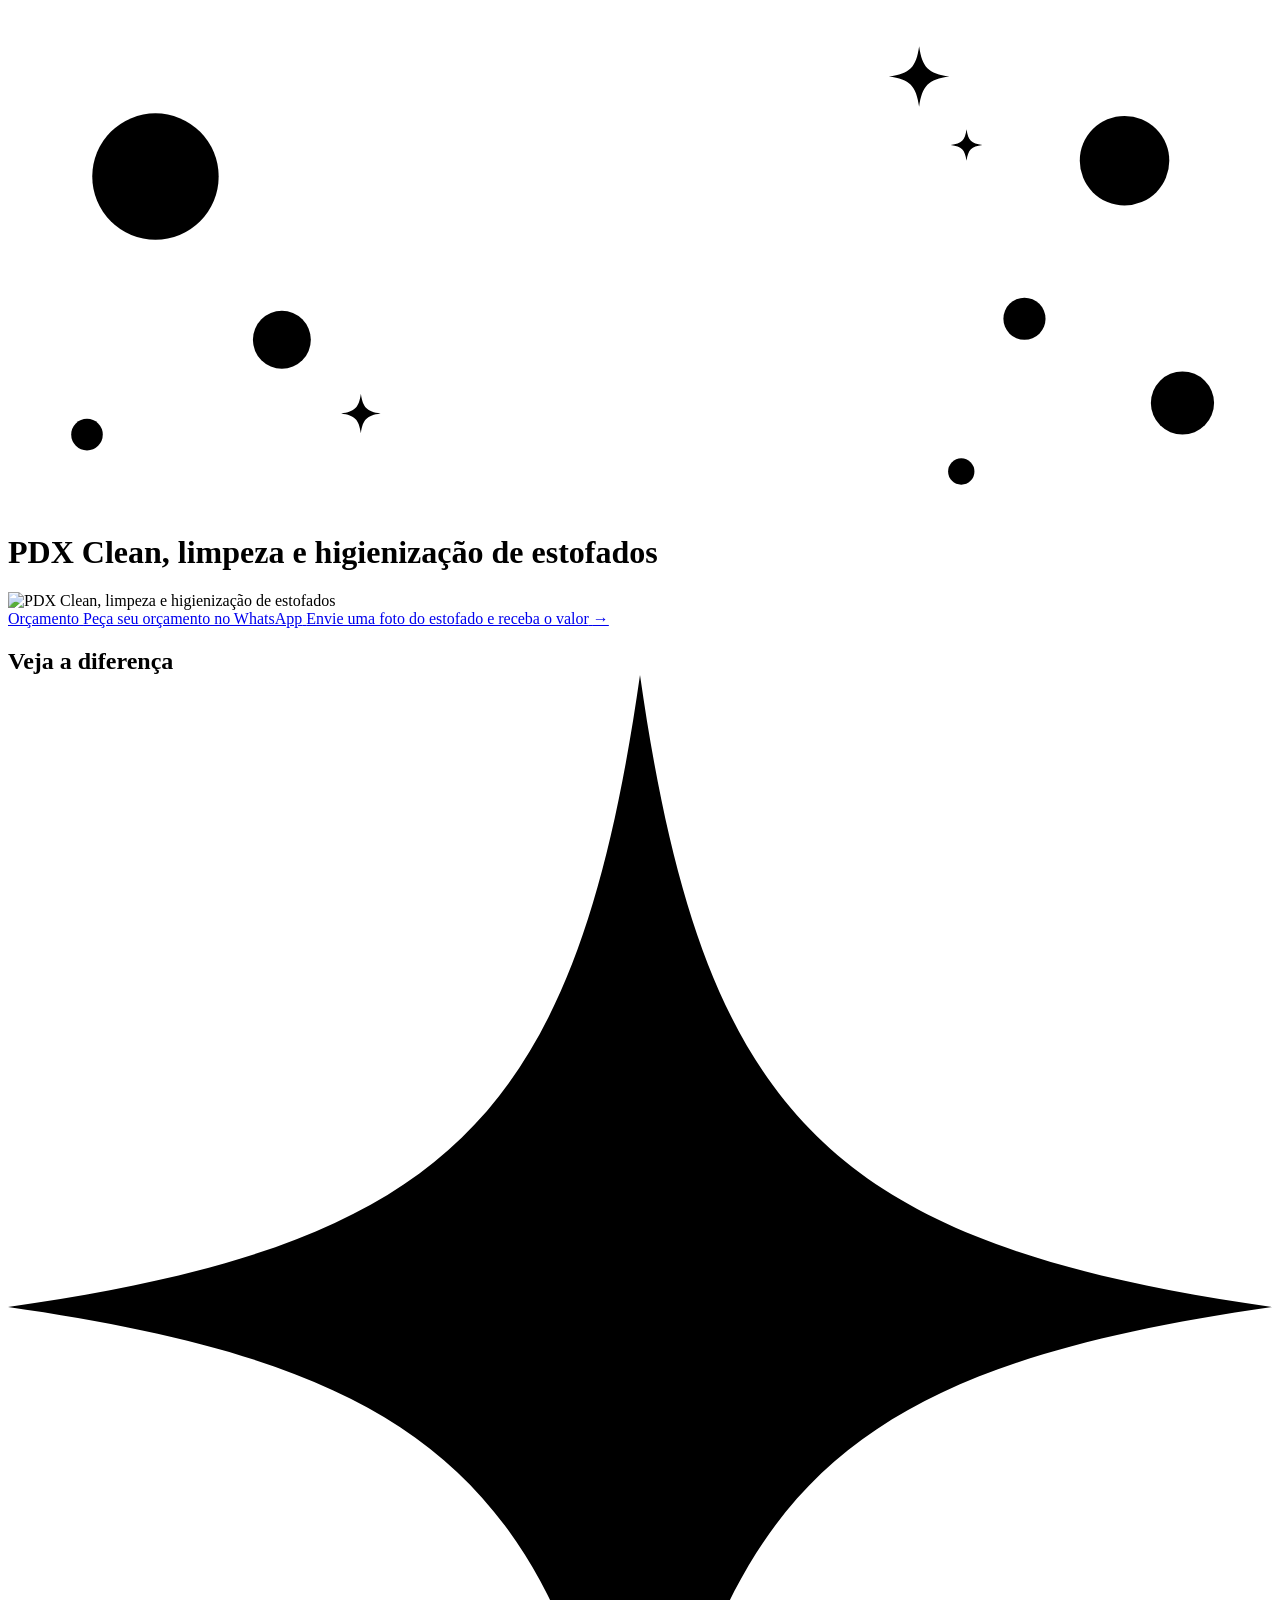
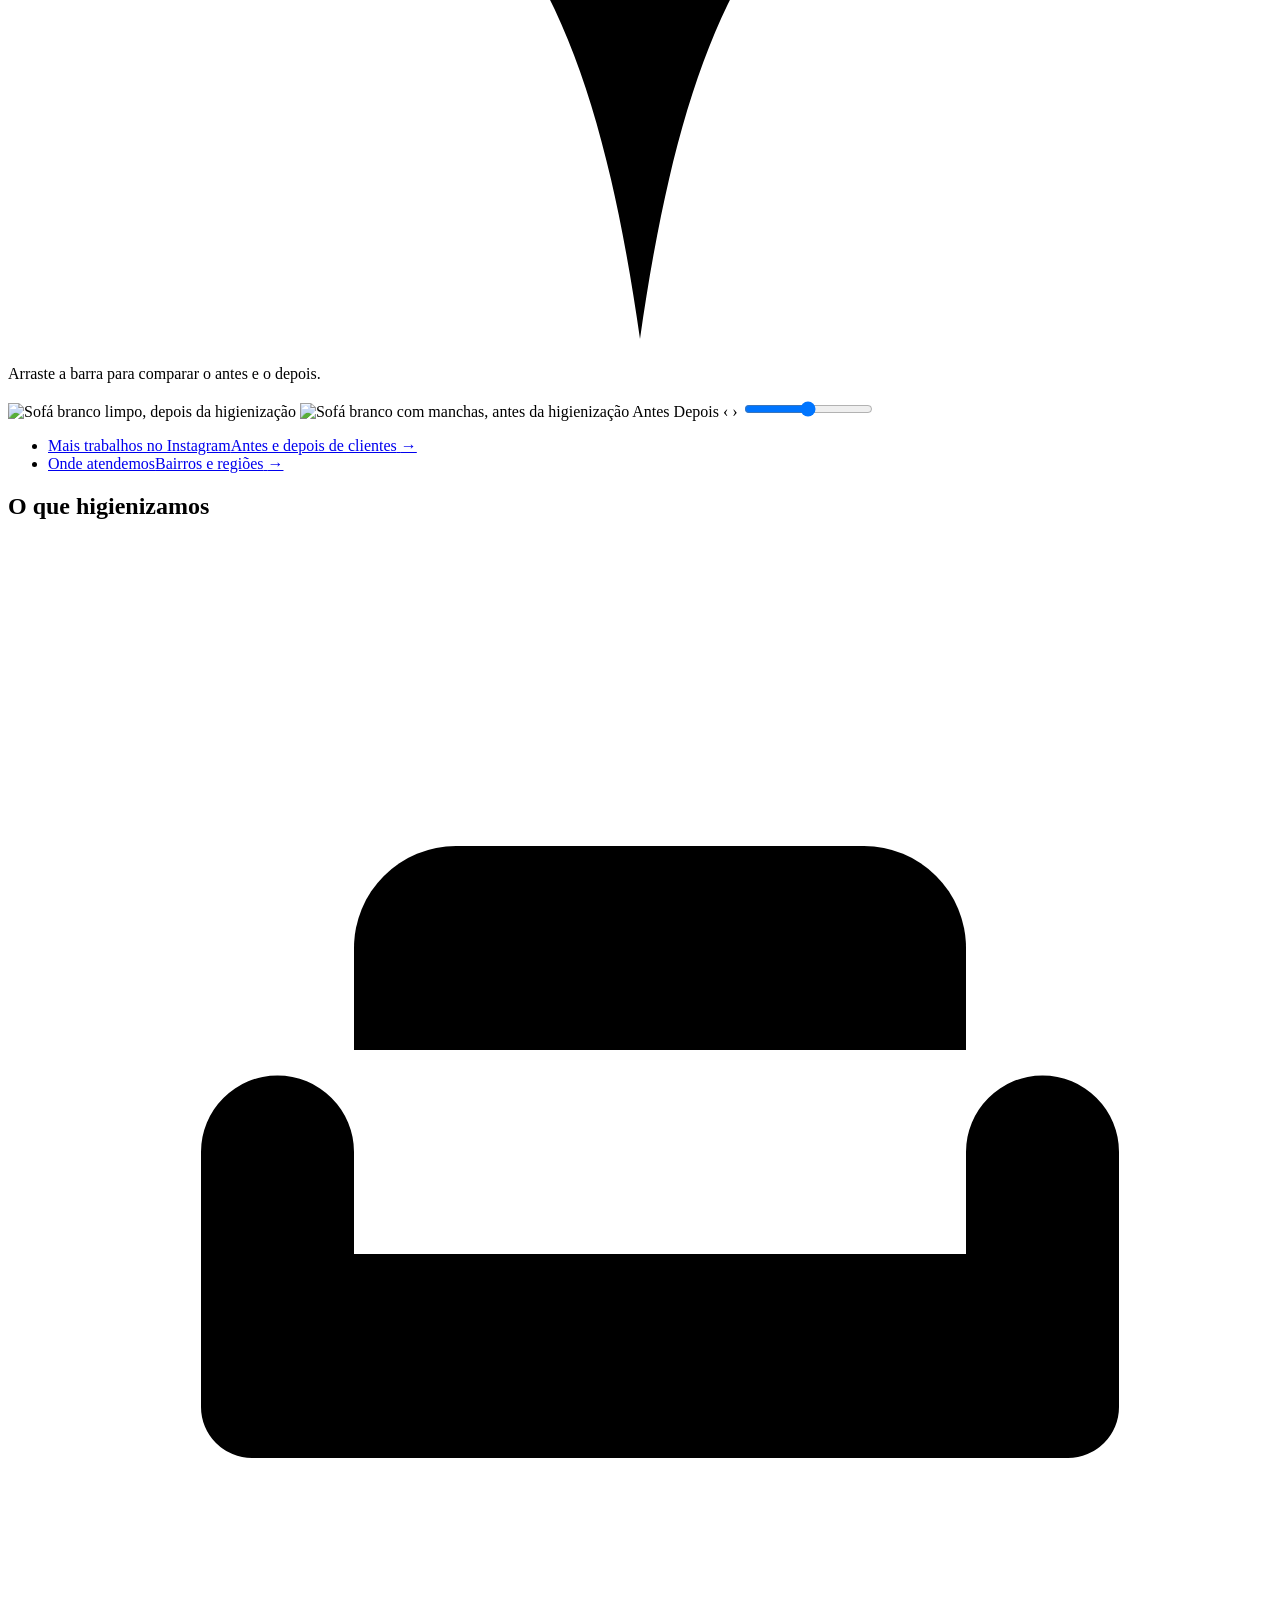
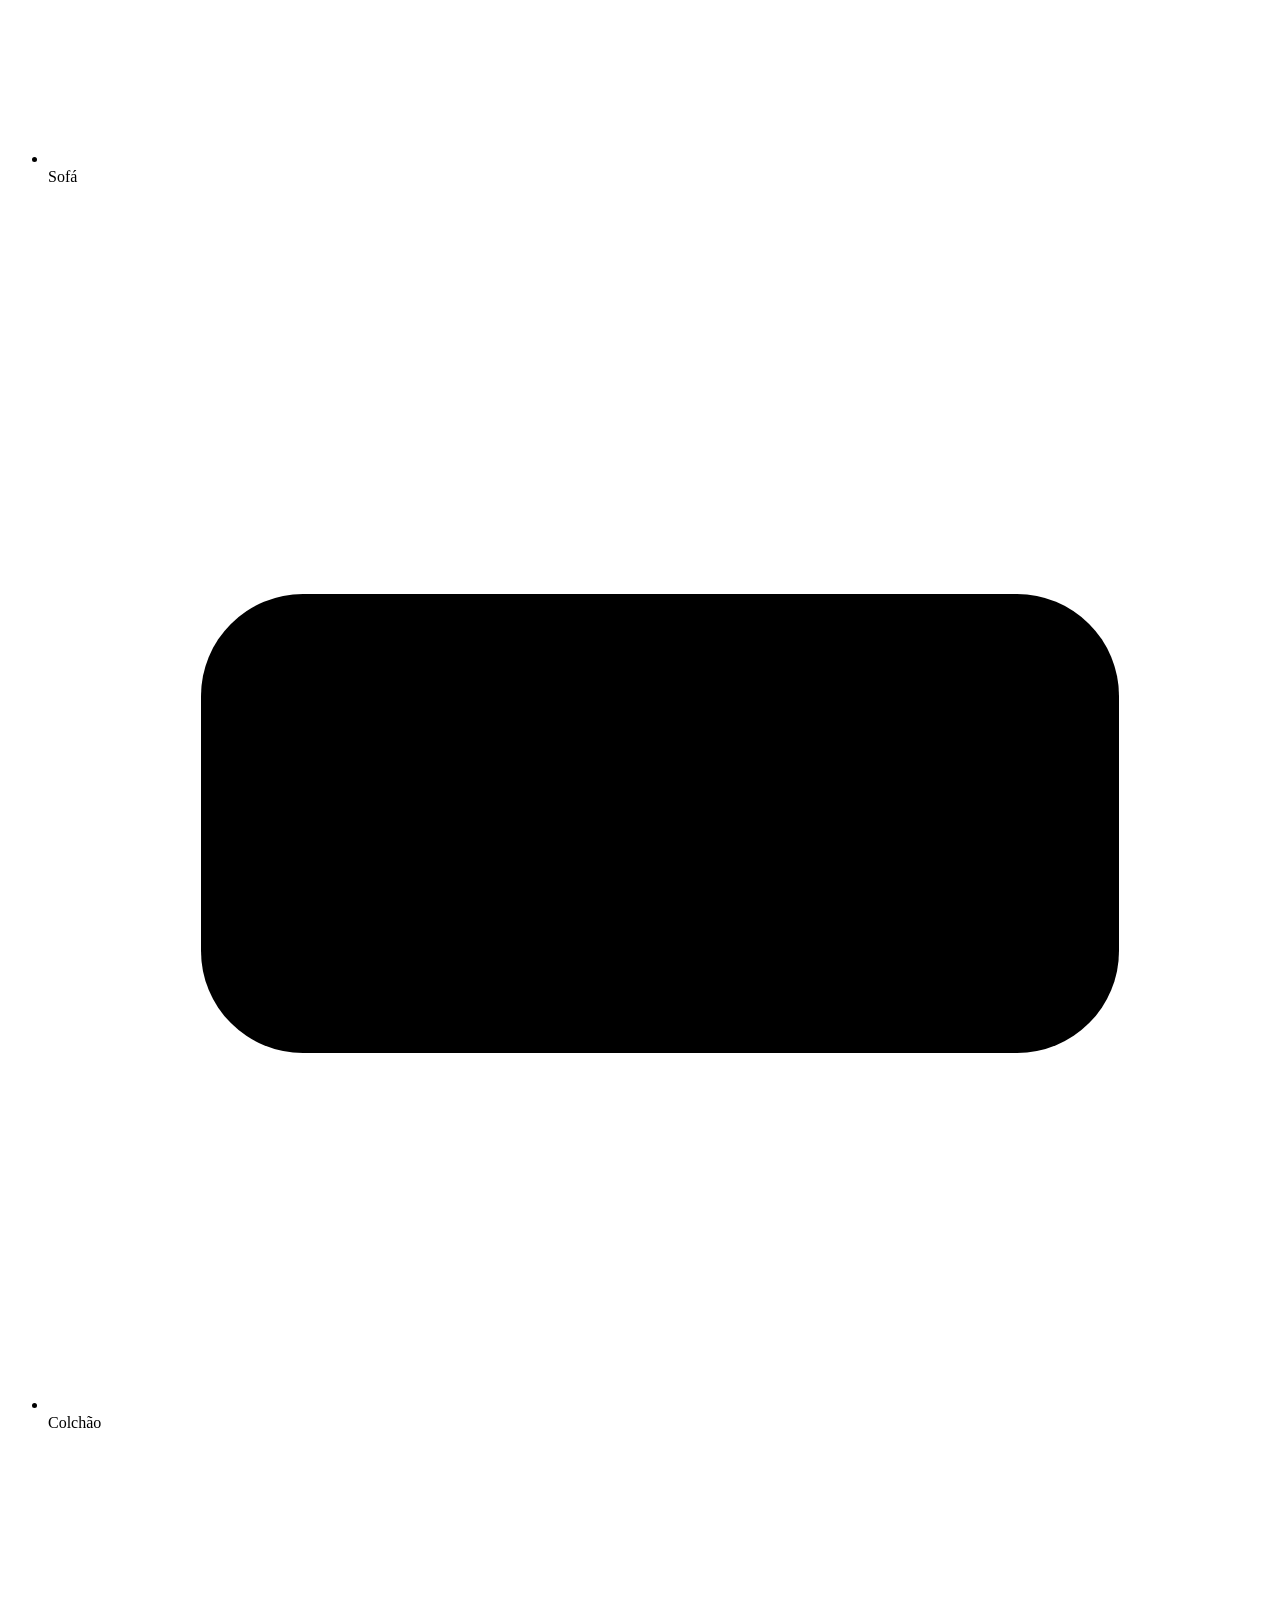
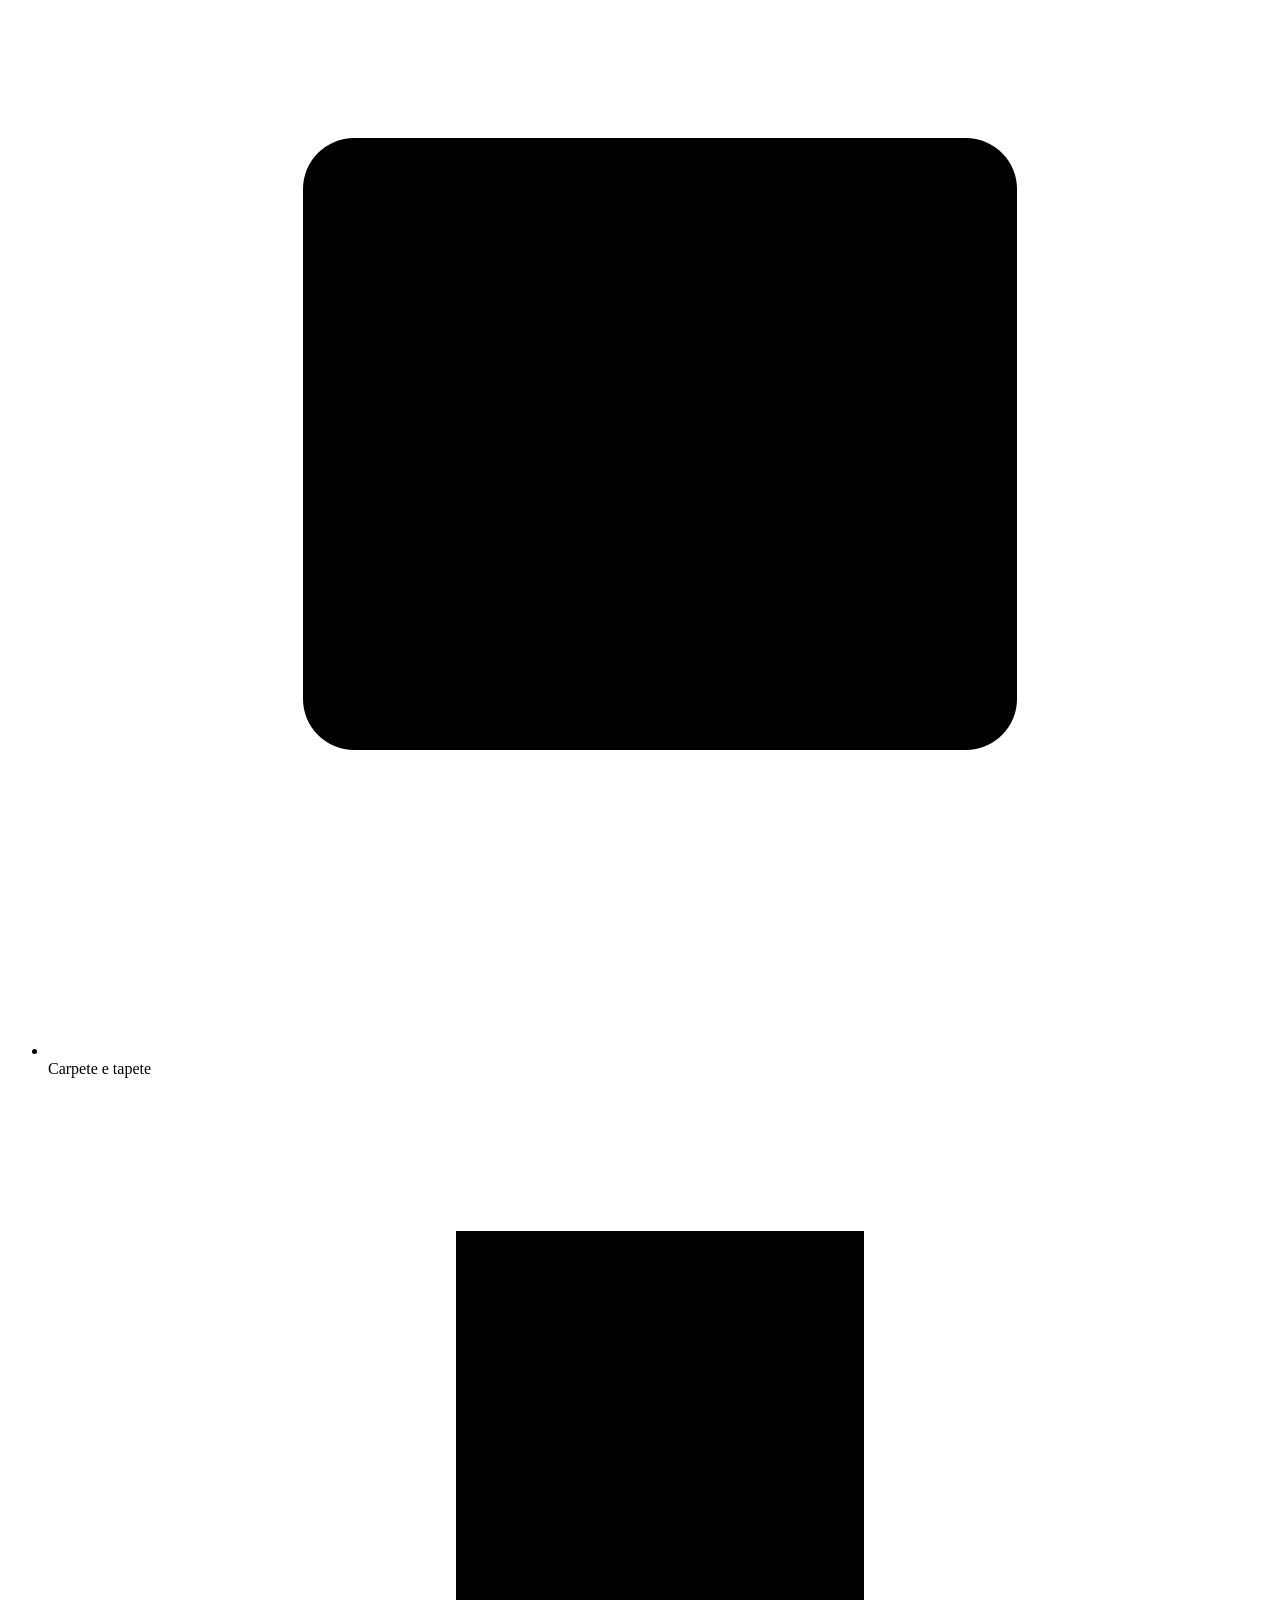
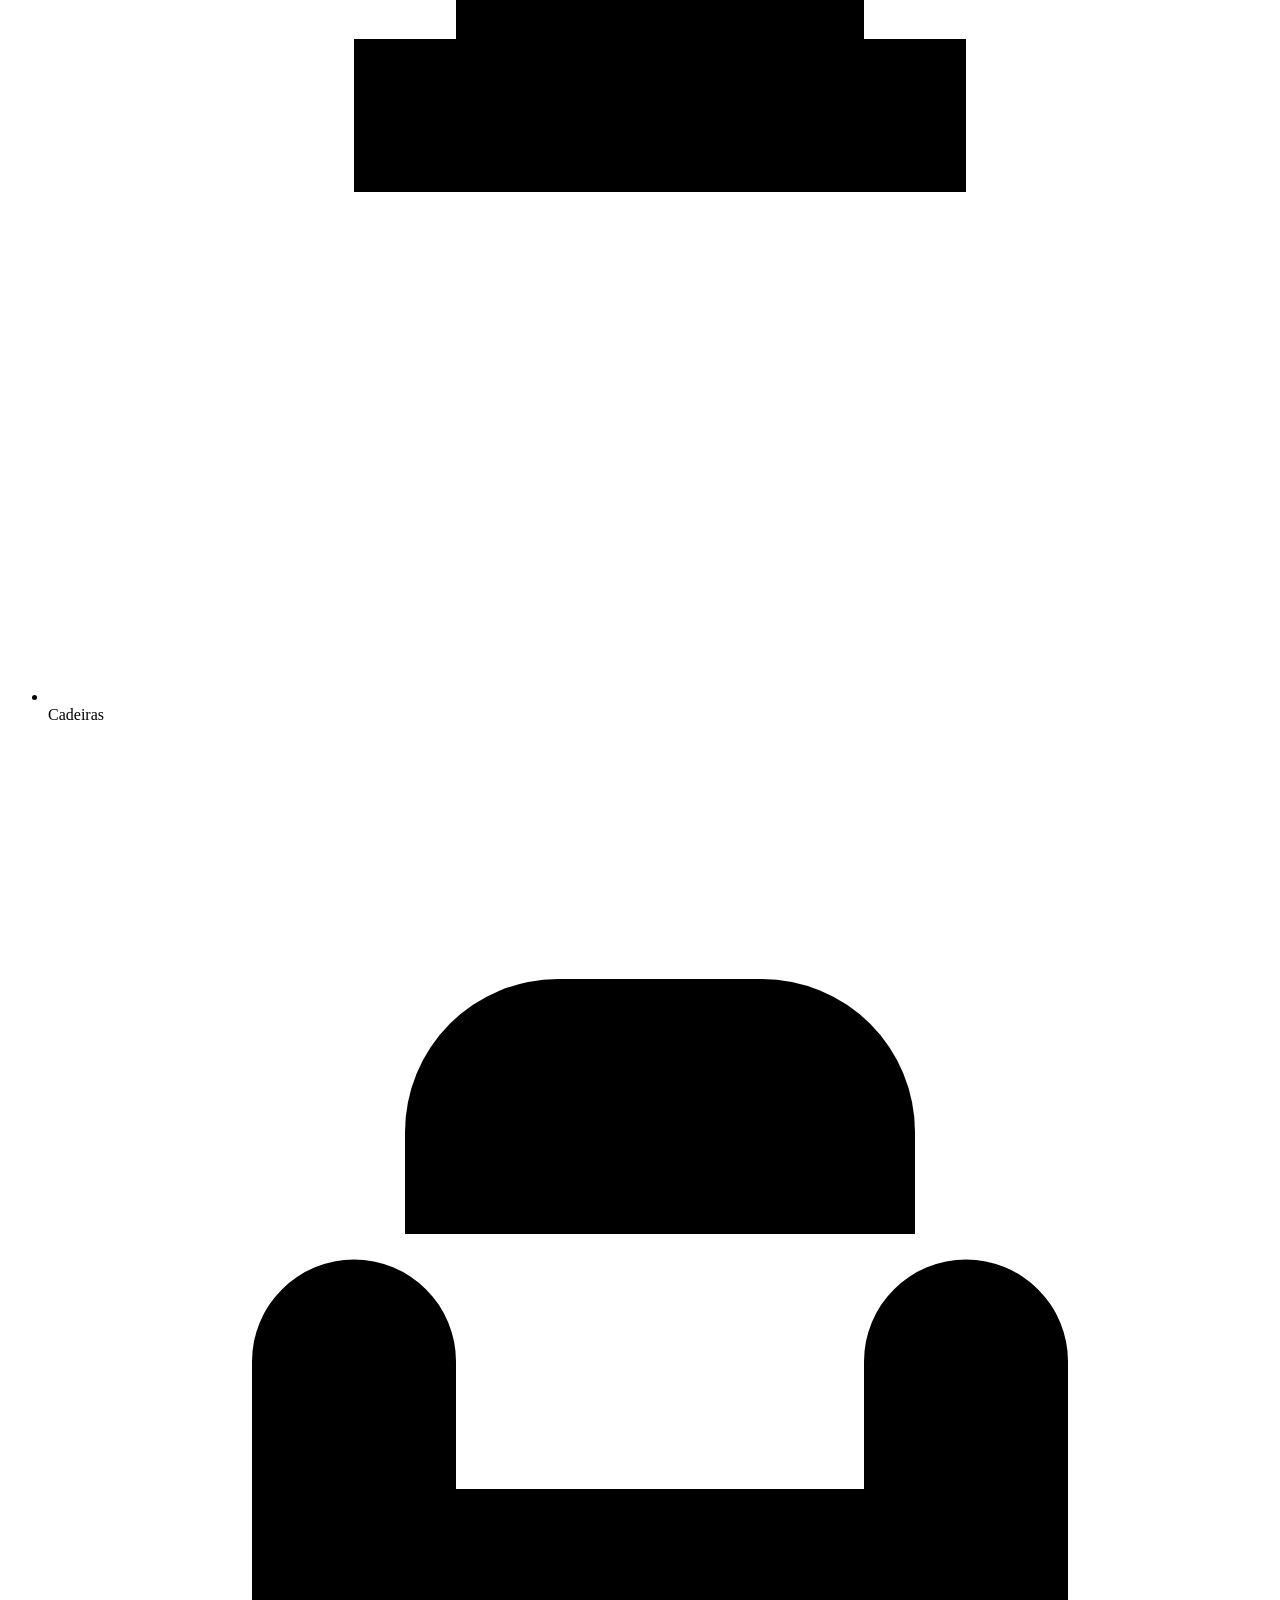
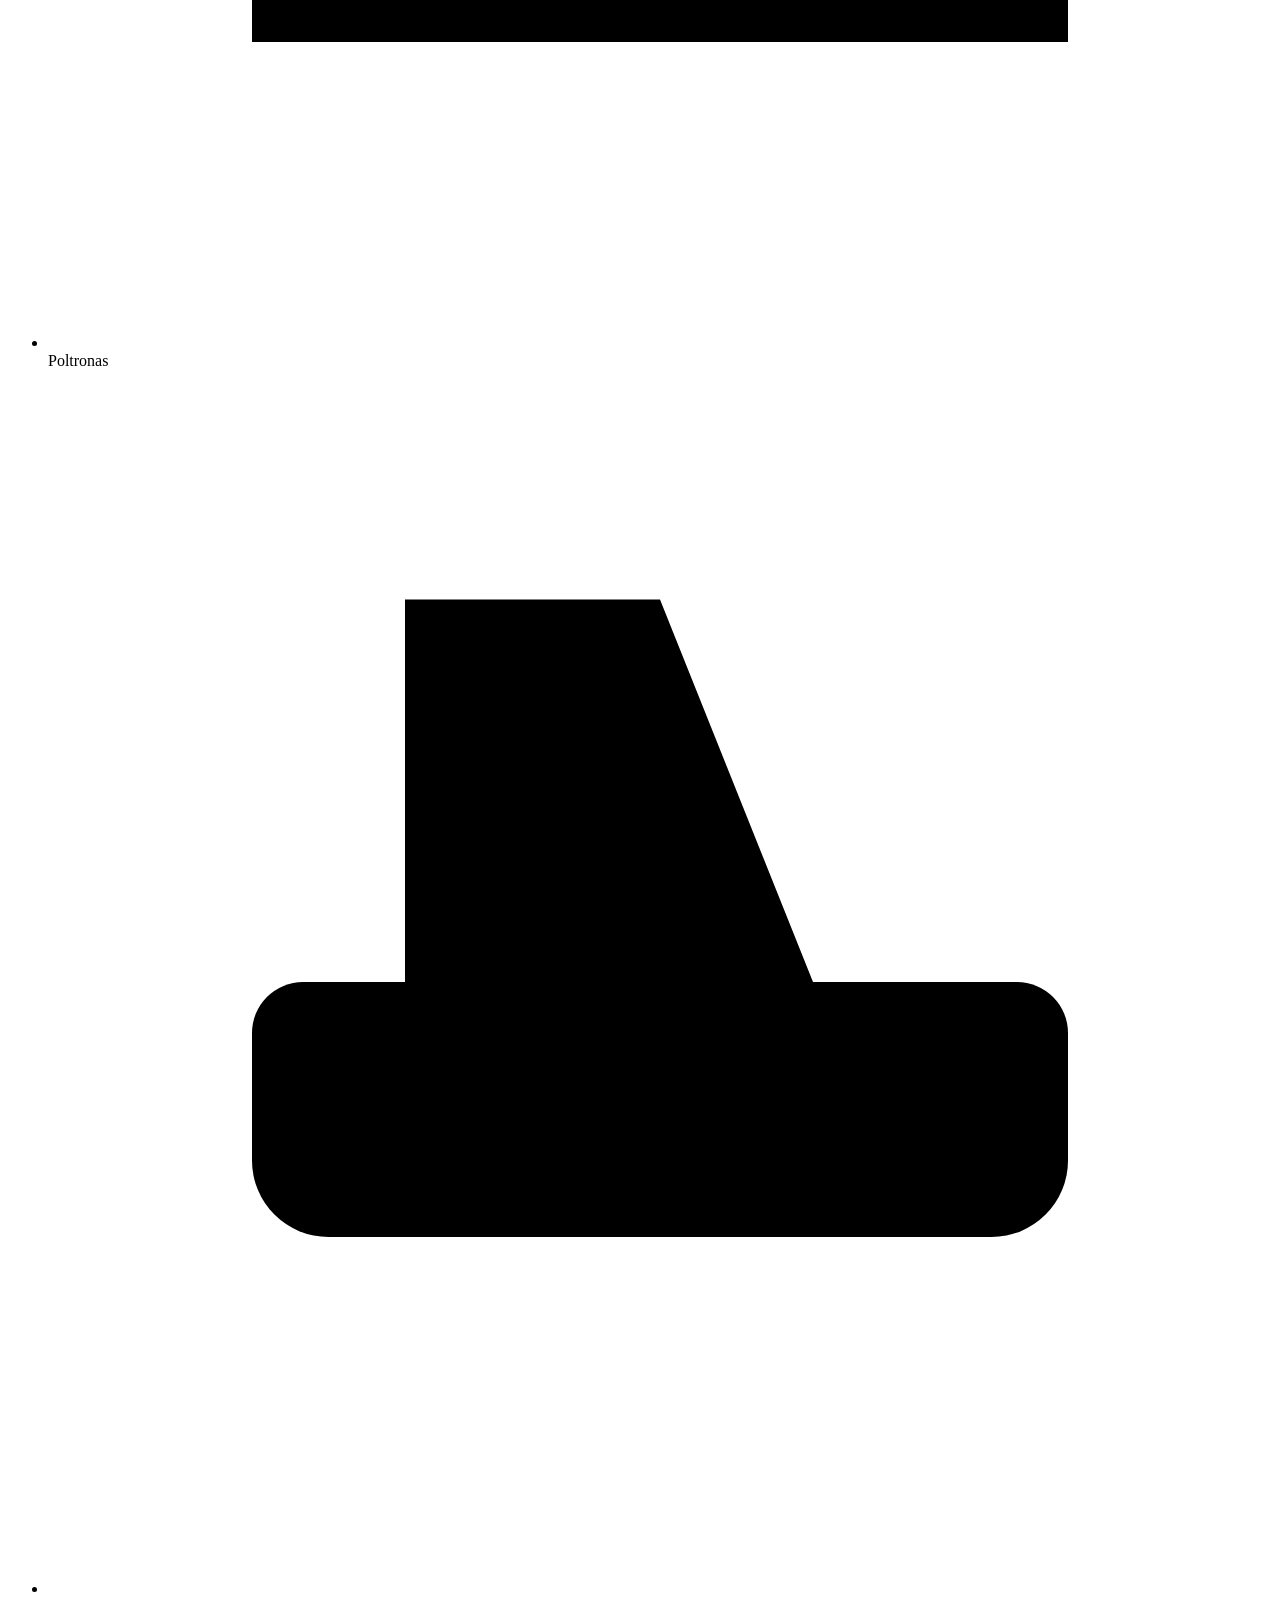
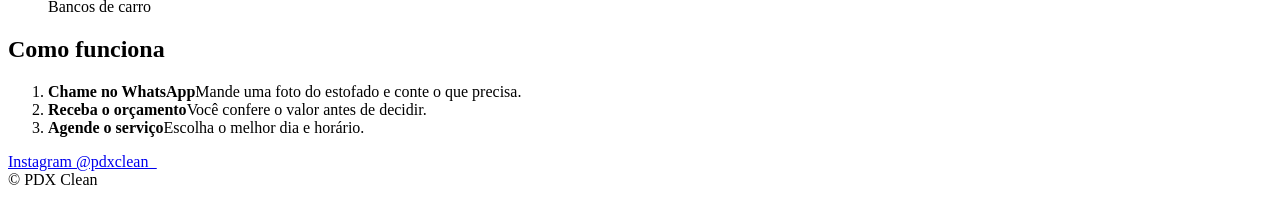
==== index.html @ 8b4a4b4d "Add files via upload" ====
<!doctype html>
<html lang="pt-BR">
<head>
<meta charset="utf-8">
<meta name="viewport" content="width=device-width, initial-scale=1, viewport-fit=cover">
<title>PDX Clean | Limpeza e Higienização de Estofados</title>
<meta name="description" content="PDX Clean: limpeza e higienização de sofás, colchões, carpetes, cadeiras, poltronas e bancos de carro. Peça seu orçamento pelo WhatsApp.">
<meta name="theme-color" content="#EEF3FA" media="(prefers-color-scheme: light)">
<meta name="theme-color" content="#08101F" media="(prefers-color-scheme: dark)">
<meta name="color-scheme" content="light dark">
<meta property="og:type" content="website">
<meta property="og:locale" content="pt_BR">
<meta property="og:title" content="PDX Clean | Limpeza e Higienização de Estofados">
<meta property="og:description" content="Veja o antes e depois e peça seu orçamento pelo WhatsApp.">
<meta property="og:image" content="/assets/img/sofa-depois.jpg">
<meta name="twitter:card" content="summary_large_image">
<link rel="icon" href="favicon.ico" sizes="any">
<link rel="icon" type="image/png" sizes="32x32" href="assets/img/favicon-32.png">
<link rel="icon" type="image/png" sizes="192x192" href="assets/img/favicon-192.png">
<link rel="apple-touch-icon" href="assets/img/apple-touch-icon.png">
<link rel="preconnect" href="https://fonts.googleapis.com">
<link rel="preconnect" href="https://fonts.gstatic.com" crossorigin>
<link rel="stylesheet" href="https://fonts.googleapis.com/css2?family=Bricolage+Grotesque:opsz,wght@12..96,500;12..96,700;12..96,800&amp;family=DM+Sans:wght@400;500;700&amp;family=JetBrains+Mono:wght@500&amp;display=swap">
<link rel="stylesheet" href="css/style.css">
</head>
<body>
<main>
  <header class="brand">
    <div class="deco" aria-hidden="true">
      <svg viewBox="0 0 480 190" preserveAspectRatio="xMidYMin slice" focusable="false">
        <circle class="b" cx="56" cy="64" r="24"/><circle class="h" cx="48" cy="55" r="4"/>
        <circle class="b" cx="104" cy="126" r="11"/><circle class="h" cx="101" cy="122" r="2"/>
        <circle class="b" cx="30" cy="162" r="6"/>
        <circle class="b" cx="424" cy="58" r="17"/><circle class="h" cx="418" cy="52" r="3"/>
        <circle class="b" cx="386" cy="118" r="8"/><circle class="h" cx="384" cy="115" r="1.6"/>
        <circle class="b" cx="446" cy="150" r="12"/><circle class="h" cx="442" cy="146" r="2.2"/>
        <circle class="b" cx="362" cy="176" r="5"/>
        <path class="s" transform="translate(346 26) scale(1.15)" d="M0-10C1-3 3-1 10 0 3 1 1 3 0 10-1 3-3 1-10 0-3-1-1-3 0-10z"/>
        <path class="s" transform="translate(364 52) scale(.6)" d="M0-10C1-3 3-1 10 0 3 1 1 3 0 10-1 3-3 1-10 0-3-1-1-3 0-10z"/>
        <path class="s" transform="translate(134 154) scale(.75)" d="M0-10C1-3 3-1 10 0 3 1 1 3 0 10-1 3-3 1-10 0-3-1-1-3 0-10z"/>
      </svg>
    </div>
    <h1 class="sr">PDX Clean, limpeza e higienização de estofados</h1>
    <div class="logo"><img src="assets/img/logo-pdx-clean.png" fetchpriority="high" decoding="async" alt="PDX Clean, limpeza e higienização de estofados" width="520" height="312"></div>
  </header>

  <a class="link main" href="https://w.app/pdxclean" target="_blank" rel="noopener">
    <span class="txt">
      <span class="tag">Orçamento</span>
      <span class="title">Peça seu orçamento no WhatsApp</span>
      <span class="sub">Envie uma foto do estofado e receba o valor</span>
    </span>
    <span class="arrow" aria-hidden="true">→</span>
  </a>

  <section aria-labelledby="diferenca">
    <div class="section-head">
      <h2 id="diferenca">Veja a diferença<svg class="spark" viewBox="-10 -10 20 20" aria-hidden="true" focusable="false"><path d="M0-10C1-3 3-1 10 0 3 1 1 3 0 10-1 3-3 1-10 0-3-1-1-3 0-10z"/></svg></h2>
      <p>Arraste a barra para comparar o antes e o depois.</p>
    </div>
    <div class="ba" id="ba">
      <img class="after" loading="lazy" decoding="async" src="assets/img/sofa-depois.jpg" alt="Sofá branco limpo, depois da higienização" width="720" height="393">
      <img class="before" loading="lazy" decoding="async" src="assets/img/sofa-antes.jpg" alt="Sofá branco com manchas, antes da higienização" width="720" height="393">
      <span class="label l">Antes</span>
      <span class="label r">Depois</span>
      <span class="divider" aria-hidden="true"></span>
      <span class="knob" aria-hidden="true">‹ ›</span>
      <input id="ba-range" type="range" min="0" max="100" value="50" step="1" aria-label="Comparar antes e depois do sofá">
    </div>
  </section>

  <ul class="links">
    <li>
      <a class="link" href="https://www.instagram.com/pdxclean_/" target="_blank" rel="noopener">
        <span class="txt"><span class="title">Mais trabalhos no Instagram</span><span class="sub">Antes e depois de clientes</span></span>
        <span class="arrow" aria-hidden="true">→</span>
      </a>
    </li>
    <li>
      <a class="link" href="https://www.google.com/maps/place/Guaratiba,+Rio+de+Janeiro+-+RJ/@-22.9923371,-43.6517596,12.64z/data=!4m6!3m5!1s0x9bef0baeaeecdf:0x334a9683450ee4d9!8m2!3d-22.9611952!4d-43.6120746!16zL20vMDdqODRq?entry=ttu&amp;g_ep=EgoyMDI2MTAyMC4wIKXMDSoASAFQAw%3D%3D" target="_blank" rel="noopener">
        <span class="txt"><span class="title">Onde atendemos</span><span class="sub">Bairros e regiões</span></span>
        <span class="arrow" aria-hidden="true">→</span>
      </a>
    </li>
  </ul>

  <section aria-labelledby="servicos">
    <div class="section-head"><h2 id="servicos">O que higienizamos</h2></div>
    <ul class="chips">
      <li><svg viewBox="0 0 24 24" aria-hidden="true" focusable="false"><path d="M6 10V8a2 2 0 0 1 2-2h8a2 2 0 0 1 2 2v2"/><path d="M3 12a1.5 1.5 0 0 1 3 0v2h12v-2a1.5 1.5 0 0 1 3 0v5a1 1 0 0 1-1 1H4a1 1 0 0 1-1-1z"/><path d="M6 18v2M18 18v2"/></svg>Sofá</li>
      <li><svg viewBox="0 0 24 24" aria-hidden="true" focusable="false"><rect x="3" y="8" width="18" height="9" rx="2"/><path d="M7 12.5h.01M12 12.5h.01M17 12.5h.01"/><path d="M6 17v2M18 17v2"/></svg>Colchão</li>
      <li><svg viewBox="0 0 24 24" aria-hidden="true" focusable="false"><rect x="5" y="6" width="14" height="12" rx="1"/><rect x="8" y="9" width="8" height="6" rx=".5"/><path d="M2.5 8H5M2.5 12H5M2.5 16H5M19 8h2.5M19 12h2.5M19 16h2.5"/></svg>Carpete e tapete</li>
      <li><svg viewBox="0 0 24 24" aria-hidden="true" focusable="false"><path d="M8 3h8v8H8z"/><path d="M6 11h12v3H6z"/><path d="M8 14v7M16 14v7"/></svg>Cadeiras</li>
      <li><svg viewBox="0 0 24 24" aria-hidden="true" focusable="false"><path d="M7 10V8a3 3 0 0 1 3-3h4a3 3 0 0 1 3 3v2"/><path d="M4 12.5a2 2 0 0 1 4 0V15h8v-2.5a2 2 0 0 1 4 0V18H4z"/><path d="M7 18v2.5M17 18v2.5"/></svg>Poltronas</li>
      <li><svg viewBox="0 0 24 24" aria-hidden="true" focusable="false"><path d="M7 4.5h5l3 7.5H7z"/><path d="M5 12h14a1 1 0 0 1 1 1v2.5a1.5 1.5 0 0 1-1.5 1.5h-13A1.5 1.5 0 0 1 4 15.5V13a1 1 0 0 1 1-1z"/><path d="M8 17v3M16 17v3"/></svg>Bancos de carro</li>
    </ul>
  </section>

  <section aria-labelledby="como">
    <div class="section-head"><h2 id="como">Como funciona</h2></div>
    <ol class="steps">
      <li><div><b>Chame no WhatsApp</b><span>Mande uma foto do estofado e conte o que precisa.</span></div></li>
      <li><div><b>Receba o orçamento</b><span>Você confere o valor antes de decidir.</span></div></li>
      <li><div><b>Agende o serviço</b><span>Escolha o melhor dia e horário.</span></div></li>
    </ol>
  </section>

  <nav class="social" aria-label="Redes sociais">
    <a href="https://www.instagram.com/pdxclean_/" target="_blank" rel="noopener">Instagram @pdxclean_</a>
  </nav>

  <footer>© PDX Clean</footer>
</main>
<script src="js/main.js" defer></script>
</body>
</html>
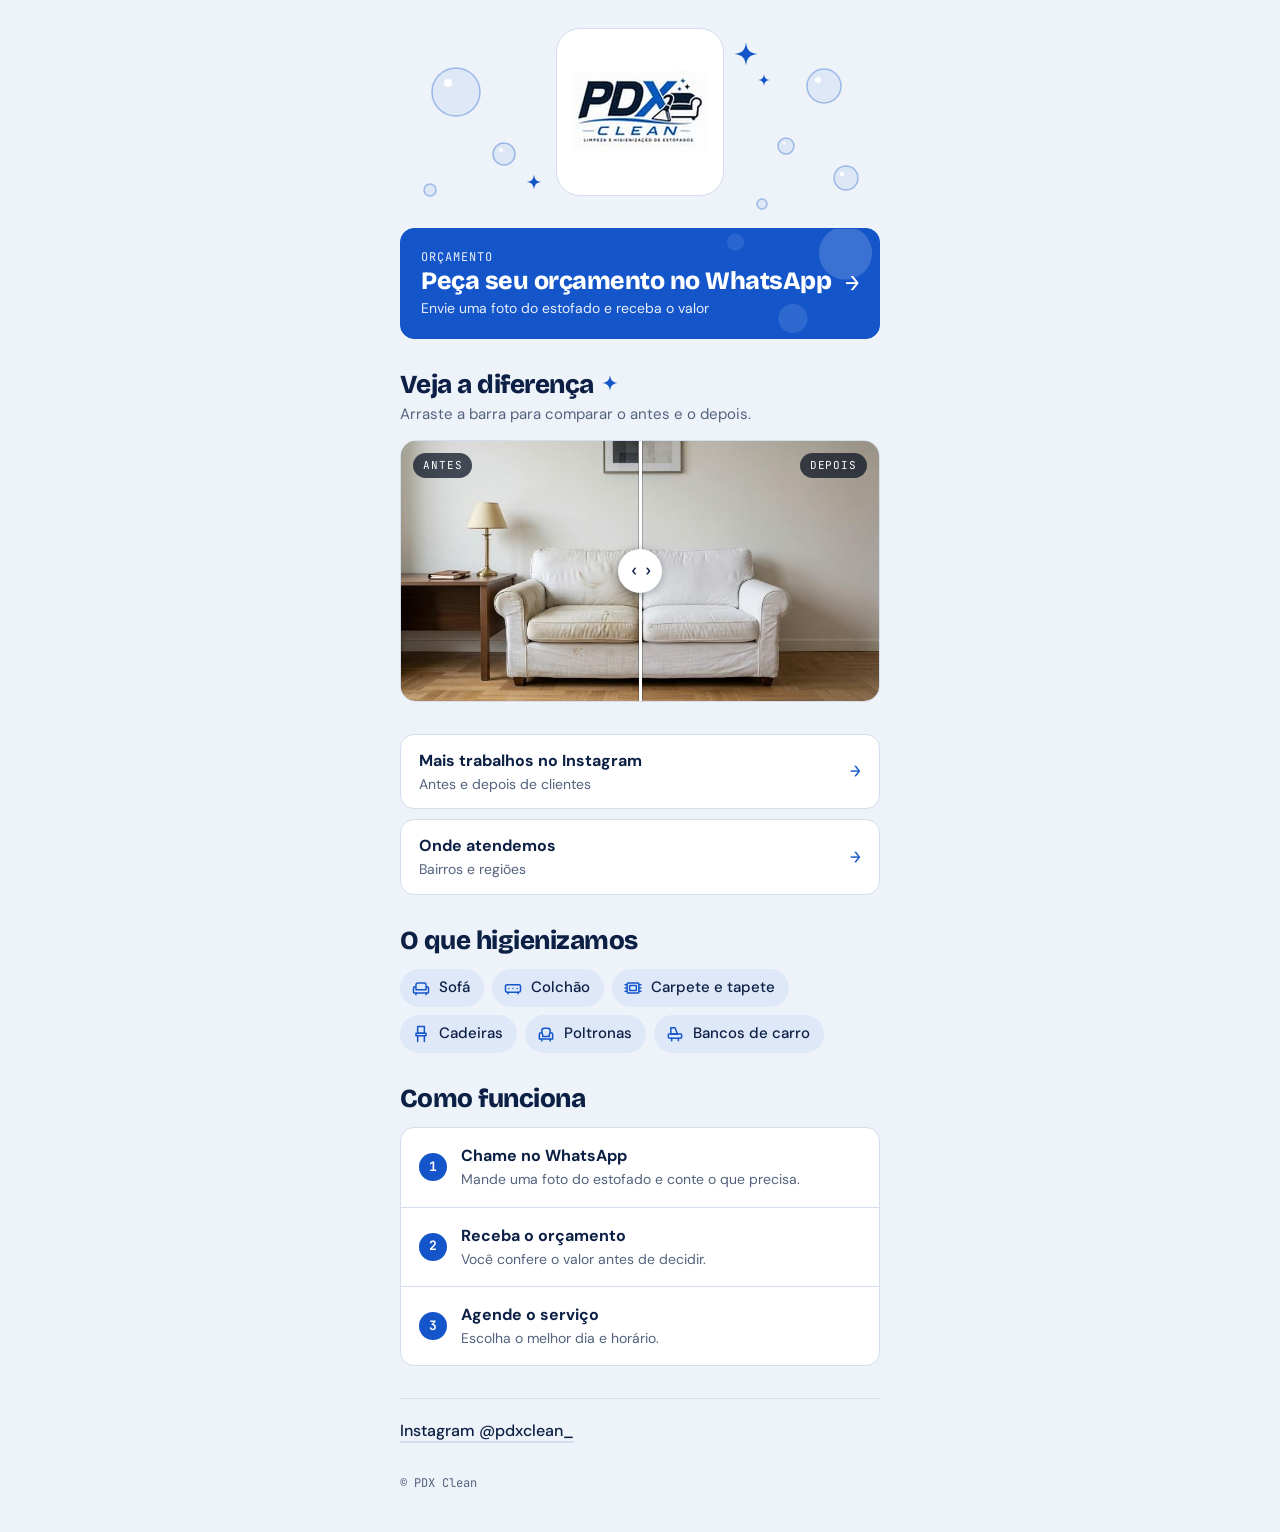
==== commit 6a3b724b: "Add files via upload" ====
--- a/index.html
+++ b/index.html
@@ -12,22 +12,166 @@
 <meta property="og:locale" content="pt_BR">
 <meta property="og:title" content="PDX Clean | Limpeza e Higienização de Estofados">
 <meta property="og:description" content="Veja o antes e depois e peça seu orçamento pelo WhatsApp.">
-<meta property="og:image" content="/assets/img/sofa-depois.jpg">
+<meta property="og:image" content="depois.jpg">
 <meta name="twitter:card" content="summary_large_image">
 <link rel="icon" href="favicon.ico" sizes="any">
-<link rel="icon" type="image/png" sizes="32x32" href="assets/img/favicon-32.png">
-<link rel="icon" type="image/png" sizes="192x192" href="assets/img/favicon-192.png">
-<link rel="apple-touch-icon" href="assets/img/apple-touch-icon.png">
+<link rel="icon" type="image/png" sizes="32x32" href="favicon-32.png">
+<link rel="icon" type="image/png" sizes="192x192" href="favicon-192.png">
+<link rel="apple-touch-icon" href="apple-touch-icon.png">
 <link rel="preconnect" href="https://fonts.googleapis.com">
 <link rel="preconnect" href="https://fonts.gstatic.com" crossorigin>
 <link rel="stylesheet" href="https://fonts.googleapis.com/css2?family=Bricolage+Grotesque:opsz,wght@12..96,500;12..96,700;12..96,800&amp;family=DM+Sans:wght@400;500;700&amp;family=JetBrains+Mono:wght@500&amp;display=swap">
-<link rel="stylesheet" href="css/style.css">
+<style>
+/* PDX Clean - link na bio
+ Layout: coluna única de 480px. Logo, botão de orçamento, slider antes/depois, links, serviços, passo a passo, redes */
+:root {
+  --bg: #EEF3FA;
+  --surface: #FFFFFF;
+  --ink: #0C1F44;
+  --muted: #54627D;
+  --line: #D5DEEC;
+  --accent: #1456C9;
+  --on-accent: #FFFFFF;
+  --chip: #DEE8F8;
+  --logo-bg: #FFFFFF;
+  --font-display: "Bricolage Grotesque", "Arial Black", system-ui, sans-serif;
+  --font-body: "DM Sans", system-ui, -apple-system, "Segoe UI", sans-serif;
+  --font-mono: "JetBrains Mono", ui-monospace, Menlo, monospace;
+}
+@media (prefers-color-scheme: dark) {
+  :root:not([data-theme="light"]) {
+    --bg: #08101F; --surface: #0F1A30; --ink: #E8EEFA; --muted: #92A1BF;
+    --line: #1D2C4A; --accent: #5B9BFF; --on-accent: #06101F; --chip: #15233F; color-scheme: dark;
+  }
+}
+:root[data-theme="dark"] {
+  --bg: #08101F; --surface: #0F1A30; --ink: #E8EEFA; --muted: #92A1BF;
+  --line: #1D2C4A; --accent: #5B9BFF; --on-accent: #06101F; --chip: #15233F; color-scheme: dark;
+}
+
+* { box-sizing: border-box; }
+body {
+  background: var(--bg);
+  color: var(--ink);
+  font-family: var(--font-body);
+  font-size: 16px;
+  line-height: 1.45;
+  padding-block: 20px 32px;
+  padding-left: max(16px, env(safe-area-inset-left, 0px));
+  padding-right: max(16px, env(safe-area-inset-right, 0px));
+}
+main { width: 100%; max-width: 480px; margin-inline: auto; display: flex; flex-direction: column; gap: 32px; }
+
+.brand { margin: 0; position: relative; }
+.deco { position: absolute; top: 0; left: 0; width: 100%; height: 190px; overflow: hidden; pointer-events: none; }
+.deco svg { display: block; width: 100%; height: 100%; }
+.deco .b { fill: var(--accent); fill-opacity: .07; stroke: var(--accent); stroke-opacity: .35; stroke-width: 1.5; }
+.deco .h { fill: var(--surface); fill-opacity: .9; }
+.deco .s { fill: var(--accent); }
+.sr { position: absolute; width: 1px; height: 1px; margin: -1px; padding: 0; overflow: hidden; clip-path: inset(50%); white-space: nowrap; border: 0; }
+.logo {
+  position: relative; z-index: 1;
+  width: 168px; max-width: 100%; aspect-ratio: 1 / 1; margin-inline: auto; padding: 14px;
+  background: var(--logo-bg); border: 1px solid var(--line); border-radius: 24px;
+  display: grid; place-items: center;
+}
+.logo img { width: 100%; height: auto; aspect-ratio: 520 / 312; display: block; }
+
+a.link {
+  display: flex; align-items: center; justify-content: space-between; gap: 12px;
+  min-height: 64px; padding: 14px 18px;
+  background: var(--surface); color: var(--ink);
+  border: 1px solid var(--line); border-radius: 14px;
+  text-decoration: none;
+  transition: transform .15s ease, border-color .15s ease;
+}
+a.link:hover { transform: translateY(-2px); border-color: var(--accent); }
+a.link:focus-visible, .social a:focus-visible { outline: 3px solid var(--accent); outline-offset: 3px; }
+.txt { min-width: 0; display: flex; flex-direction: column; gap: 2px; }
+.title { font-weight: 700; font-size: 16px; }
+.sub { font-size: 14px; color: var(--muted); }
+.arrow { flex: none; font-family: var(--font-mono); font-size: 18px; color: var(--accent); }
+
+a.link.main {
+  background: var(--accent); color: var(--on-accent); border-color: var(--accent);
+  min-height: 104px; padding: 20px;
+}
+a.link.main .title { font-family: var(--font-display); font-size: 25px; font-weight: 800; letter-spacing: -0.02em; line-height: 1.1; text-wrap: balance; }
+a.link.main .sub { color: var(--on-accent); opacity: .9; }
+a.link.main .arrow { color: var(--on-accent); font-size: 24px; }
+a.link.main:hover { border-color: var(--ink); }
+a.link.main {
+  background-image:
+    radial-gradient(circle at 93% 22%, rgba(255,255,255,.16) 0 26px, transparent 27px),
+    radial-gradient(circle at 82% 82%, rgba(255,255,255,.11) 0 14px, transparent 15px),
+    radial-gradient(circle at 70% 12%, rgba(255,255,255,.09) 0 8px, transparent 9px);
+}
+a.link.main .arrow { position: relative; }
+.tag { font-family: var(--font-mono); font-size: 12px; letter-spacing: .08em; text-transform: uppercase; opacity: .9; }
+
+h2 { margin: 0; font-family: var(--font-display); font-weight: 800; font-size: 26px; letter-spacing: -0.02em; line-height: 1.1; }
+.section-head { display: flex; flex-direction: column; gap: 4px; margin-bottom: 14px; }
+.section-head p { margin: 0; color: var(--muted); font-size: 15px; }
+
+/* Slider antes e depois */
+.ba {
+  --pos: 50%;
+  position: relative; aspect-ratio: 720 / 393; max-width: 100%;
+  border-radius: 16px; overflow: hidden; border: 1px solid var(--line);
+  background: var(--surface); user-select: none; -webkit-user-select: none;
+}
+.ba img { position: absolute; inset: 0; width: 100%; height: 100%; object-fit: cover; display: block; pointer-events: none; }
+.ba .before { clip-path: inset(0 calc(100% - var(--pos)) 0 0); }
+.ba .label {
+  position: absolute; top: 12px; padding: 5px 10px; border-radius: 999px;
+  font-family: var(--font-mono); font-size: 11px; letter-spacing: .08em; text-transform: uppercase;
+  background: rgba(8, 16, 31, .72); color: #FFFFFF; pointer-events: none;
+}
+.ba .label.l { left: 12px; }
+.ba .label.r { right: 12px; }
+.ba .divider {
+  position: absolute; top: 0; bottom: 0; left: var(--pos); width: 3px; margin-left: -1.5px;
+  background: #FFFFFF; box-shadow: 0 0 0 1px rgba(8, 16, 31, .25); pointer-events: none;
+}
+.ba .knob {
+  position: absolute; top: 50%; left: var(--pos); width: 44px; height: 44px; margin: -22px 0 0 -22px;
+  border-radius: 50%; background: #FFFFFF; color: #0C1F44; display: grid; place-items: center;
+  font-family: var(--font-mono); font-size: 14px; font-weight: 700; letter-spacing: -1px;
+  box-shadow: 0 2px 10px rgba(8, 16, 31, .35); pointer-events: none;
+}
+.ba input {
+  position: absolute; inset: 0; width: 100%; height: 100%; margin: 0; opacity: 0;
+  cursor: ew-resize; touch-action: pan-y; -webkit-appearance: none; appearance: none;
+}
+.ba:focus-within { outline: 3px solid var(--accent); outline-offset: 3px; }
+
+.links { display: flex; flex-direction: column; gap: 10px; padding: 0; margin: 0; list-style: none; }
+
+.chips { display: flex; flex-wrap: wrap; gap: 8px; padding: 0; margin: 0; list-style: none; }
+.chips li { display: inline-flex; align-items: center; gap: 8px; padding: 8px 14px 8px 11px; border-radius: 999px; background: var(--chip); font-weight: 500; font-size: 15px; }
+.chips svg { flex: none; width: 20px; height: 20px; fill: none; stroke: var(--accent); stroke-width: 1.8; stroke-linecap: round; stroke-linejoin: round; }
+.spark { display: inline-block; width: 16px; height: 16px; margin-left: 8px; vertical-align: 2px; fill: var(--accent); }
+
+.steps { display: flex; flex-direction: column; gap: 0; padding: 0; margin: 0; list-style: none; counter-reset: passo; border: 1px solid var(--line); border-radius: 14px; background: var(--surface); }
+.steps li { counter-increment: passo; display: flex; gap: 14px; align-items: baseline; padding: 16px 18px; }
+.steps li + li { border-top: 1px solid var(--line); }
+.steps li::before { content: counter(passo); flex: none; width: 28px; height: 28px; border-radius: 50%; background: var(--accent); color: var(--on-accent); display: grid; place-items: center; font-family: var(--font-mono); font-size: 13px; font-weight: 700; align-self: center; }
+.steps b { display: block; font-size: 16px; }
+.steps span { color: var(--muted); font-size: 14px; }
+
+.social { display: flex; flex-wrap: wrap; gap: 8px 20px; border-top: 1px solid var(--line); padding-top: 20px; }
+.social a { color: var(--ink); font-weight: 500; text-decoration: underline; text-decoration-color: var(--line); text-underline-offset: 5px; text-decoration-thickness: 2px; }
+.social a:hover { text-decoration-color: var(--accent); }
+footer { font-family: var(--font-mono); font-size: 12px; color: var(--muted); }
+
+@media (prefers-reduced-motion: reduce) { a.link { transition: none; } a.link:hover { transform: none; } }
+</style>
 </head>
 <body>
 <main>
   <header class="brand">
     <div class="deco" aria-hidden="true">
-      <svg viewBox="0 0 480 190" preserveAspectRatio="xMidYMin slice" focusable="false">
+      <svg width="480" height="190" viewBox="0 0 480 190" preserveAspectRatio="xMidYMin slice" focusable="false">
         <circle class="b" cx="56" cy="64" r="24"/><circle class="h" cx="48" cy="55" r="4"/>
         <circle class="b" cx="104" cy="126" r="11"/><circle class="h" cx="101" cy="122" r="2"/>
         <circle class="b" cx="30" cy="162" r="6"/>
@@ -41,7 +185,7 @@
       </svg>
     </div>
     <h1 class="sr">PDX Clean, limpeza e higienização de estofados</h1>
-    <div class="logo"><img src="assets/img/logo-pdx-clean.png" fetchpriority="high" decoding="async" alt="PDX Clean, limpeza e higienização de estofados" width="520" height="312"></div>
+    <div class="logo"><img src="logo.png" fetchpriority="high" decoding="async" alt="PDX Clean, limpeza e higienização de estofados" width="520" height="312"></div>
   </header>
 
   <a class="link main" href="https://w.app/pdxclean" target="_blank" rel="noopener">
@@ -55,12 +199,12 @@
 
   <section aria-labelledby="diferenca">
     <div class="section-head">
-      <h2 id="diferenca">Veja a diferença<svg class="spark" viewBox="-10 -10 20 20" aria-hidden="true" focusable="false"><path d="M0-10C1-3 3-1 10 0 3 1 1 3 0 10-1 3-3 1-10 0-3-1-1-3 0-10z"/></svg></h2>
+      <h2 id="diferenca">Veja a diferença<svg class="spark" width="16" height="16" viewBox="-10 -10 20 20" aria-hidden="true" focusable="false"><path d="M0-10C1-3 3-1 10 0 3 1 1 3 0 10-1 3-3 1-10 0-3-1-1-3 0-10z"/></svg></h2>
       <p>Arraste a barra para comparar o antes e o depois.</p>
     </div>
     <div class="ba" id="ba">
-      <img class="after" loading="lazy" decoding="async" src="assets/img/sofa-depois.jpg" alt="Sofá branco limpo, depois da higienização" width="720" height="393">
-      <img class="before" loading="lazy" decoding="async" src="assets/img/sofa-antes.jpg" alt="Sofá branco com manchas, antes da higienização" width="720" height="393">
+      <img class="after" loading="lazy" decoding="async" src="depois.jpg" alt="Sofá branco limpo, depois da higienização" width="720" height="393">
+      <img class="before" loading="lazy" decoding="async" src="antes.jpg" alt="Sofá branco com manchas, antes da higienização" width="720" height="393">
       <span class="label l">Antes</span>
       <span class="label r">Depois</span>
       <span class="divider" aria-hidden="true"></span>
@@ -87,12 +231,12 @@
   <section aria-labelledby="servicos">
     <div class="section-head"><h2 id="servicos">O que higienizamos</h2></div>
     <ul class="chips">
-      <li><svg viewBox="0 0 24 24" aria-hidden="true" focusable="false"><path d="M6 10V8a2 2 0 0 1 2-2h8a2 2 0 0 1 2 2v2"/><path d="M3 12a1.5 1.5 0 0 1 3 0v2h12v-2a1.5 1.5 0 0 1 3 0v5a1 1 0 0 1-1 1H4a1 1 0 0 1-1-1z"/><path d="M6 18v2M18 18v2"/></svg>Sofá</li>
-      <li><svg viewBox="0 0 24 24" aria-hidden="true" focusable="false"><rect x="3" y="8" width="18" height="9" rx="2"/><path d="M7 12.5h.01M12 12.5h.01M17 12.5h.01"/><path d="M6 17v2M18 17v2"/></svg>Colchão</li>
-      <li><svg viewBox="0 0 24 24" aria-hidden="true" focusable="false"><rect x="5" y="6" width="14" height="12" rx="1"/><rect x="8" y="9" width="8" height="6" rx=".5"/><path d="M2.5 8H5M2.5 12H5M2.5 16H5M19 8h2.5M19 12h2.5M19 16h2.5"/></svg>Carpete e tapete</li>
-      <li><svg viewBox="0 0 24 24" aria-hidden="true" focusable="false"><path d="M8 3h8v8H8z"/><path d="M6 11h12v3H6z"/><path d="M8 14v7M16 14v7"/></svg>Cadeiras</li>
-      <li><svg viewBox="0 0 24 24" aria-hidden="true" focusable="false"><path d="M7 10V8a3 3 0 0 1 3-3h4a3 3 0 0 1 3 3v2"/><path d="M4 12.5a2 2 0 0 1 4 0V15h8v-2.5a2 2 0 0 1 4 0V18H4z"/><path d="M7 18v2.5M17 18v2.5"/></svg>Poltronas</li>
-      <li><svg viewBox="0 0 24 24" aria-hidden="true" focusable="false"><path d="M7 4.5h5l3 7.5H7z"/><path d="M5 12h14a1 1 0 0 1 1 1v2.5a1.5 1.5 0 0 1-1.5 1.5h-13A1.5 1.5 0 0 1 4 15.5V13a1 1 0 0 1 1-1z"/><path d="M8 17v3M16 17v3"/></svg>Bancos de carro</li>
+      <li><svg width="20" height="20" viewBox="0 0 24 24" aria-hidden="true" focusable="false"><path d="M6 10V8a2 2 0 0 1 2-2h8a2 2 0 0 1 2 2v2"/><path d="M3 12a1.5 1.5 0 0 1 3 0v2h12v-2a1.5 1.5 0 0 1 3 0v5a1 1 0 0 1-1 1H4a1 1 0 0 1-1-1z"/><path d="M6 18v2M18 18v2"/></svg>Sofá</li>
+      <li><svg width="20" height="20" viewBox="0 0 24 24" aria-hidden="true" focusable="false"><rect x="3" y="8" width="18" height="9" rx="2"/><path d="M7 12.5h.01M12 12.5h.01M17 12.5h.01"/><path d="M6 17v2M18 17v2"/></svg>Colchão</li>
+      <li><svg width="20" height="20" viewBox="0 0 24 24" aria-hidden="true" focusable="false"><rect x="5" y="6" width="14" height="12" rx="1"/><rect x="8" y="9" width="8" height="6" rx=".5"/><path d="M2.5 8H5M2.5 12H5M2.5 16H5M19 8h2.5M19 12h2.5M19 16h2.5"/></svg>Carpete e tapete</li>
+      <li><svg width="20" height="20" viewBox="0 0 24 24" aria-hidden="true" focusable="false"><path d="M8 3h8v8H8z"/><path d="M6 11h12v3H6z"/><path d="M8 14v7M16 14v7"/></svg>Cadeiras</li>
+      <li><svg width="20" height="20" viewBox="0 0 24 24" aria-hidden="true" focusable="false"><path d="M7 10V8a3 3 0 0 1 3-3h4a3 3 0 0 1 3 3v2"/><path d="M4 12.5a2 2 0 0 1 4 0V15h8v-2.5a2 2 0 0 1 4 0V18H4z"/><path d="M7 18v2.5M17 18v2.5"/></svg>Poltronas</li>
+      <li><svg width="20" height="20" viewBox="0 0 24 24" aria-hidden="true" focusable="false"><path d="M7 4.5h5l3 7.5H7z"/><path d="M5 12h14a1 1 0 0 1 1 1v2.5a1.5 1.5 0 0 1-1.5 1.5h-13A1.5 1.5 0 0 1 4 15.5V13a1 1 0 0 1 1-1z"/><path d="M8 17v3M16 17v3"/></svg>Bancos de carro</li>
     </ul>
   </section>
 
@@ -111,6 +255,14 @@
 
   <footer>© PDX Clean</footer>
 </main>
-<script src="js/main.js" defer></script>
+<script>
+(function () {
+  var box = document.getElementById('ba');
+  var range = document.getElementById('ba-range');
+  function set() { box.style.setProperty('--pos', range.value + '%'); }
+  range.addEventListener('input', set);
+  set();
+})();
+</script>
 </body>
 </html>
